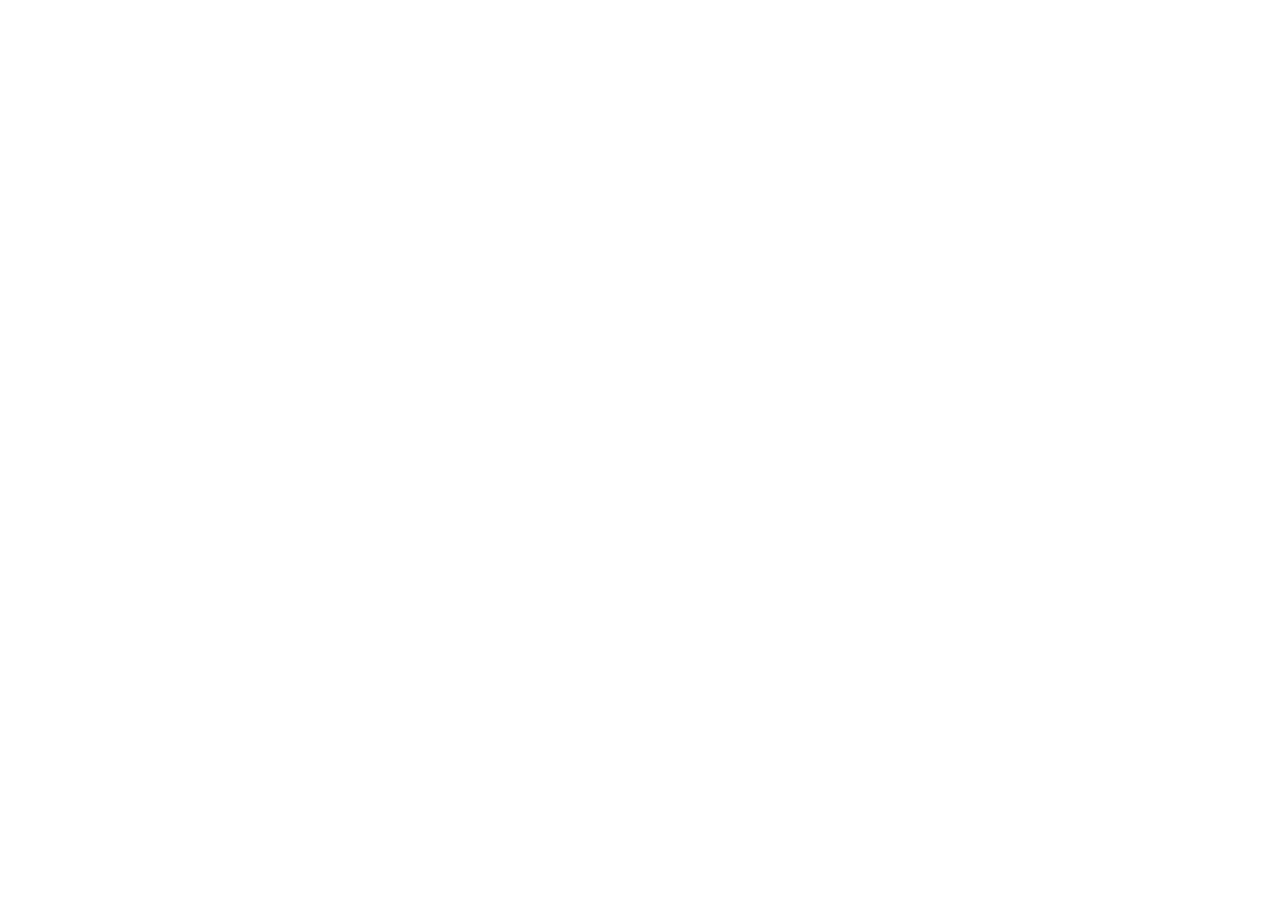
==== index.html @ b007033d "creates simple html and css structure" ====
<!DOCTYPE html>
<html lang="en">
<head>
    <meta charset="UTF-8">
    <meta name="viewport" content="width=device-width, initial-scale=1.0">
    <title>mt6201-final</title>
    <link rel="stylesheet" href="css/main.css">
</head>
<body>
    
</body>
</html>
---- css/main.css ----
/* http://meyerweb.com/eric/tools/css/reset/ 
   v2.0 | 20110126
   License: none (public domain)
*/

html, body, div, span, applet, object, iframe,
h1, h2, h3, h4, h5, h6, p, blockquote, pre,
a, abbr, acronym, address, big, cite, code,
del, dfn, em, img, ins, kbd, q, s, samp,
small, strike, strong, sub, sup, tt, var,
b, u, i, center,
dl, dt, dd, ol, ul, li,
fieldset, form, label, legend,
table, caption, tbody, tfoot, thead, tr, th, td,
article, aside, canvas, details, embed, 
figure, figcaption, footer, header, hgroup, 
menu, nav, output, ruby, section, summary,
time, mark, audio, video {
	margin: 0;
	padding: 0;
	border: 0;
	font-size: 100%;
	font: inherit;
	vertical-align: baseline;
}
/* HTML5 display-role reset for older browsers */
article, aside, details, figcaption, figure, 
footer, header, hgroup, menu, nav, section {
	display: block;
}
body {
	line-height: 1;
}
ol, ul {
	list-style: none;
}
blockquote, q {
	quotes: none;
}
blockquote:before, blockquote:after,
q:before, q:after {
	content: '';
	content: none;
}
table {
	border-collapse: collapse;
	border-spacing: 0;
}
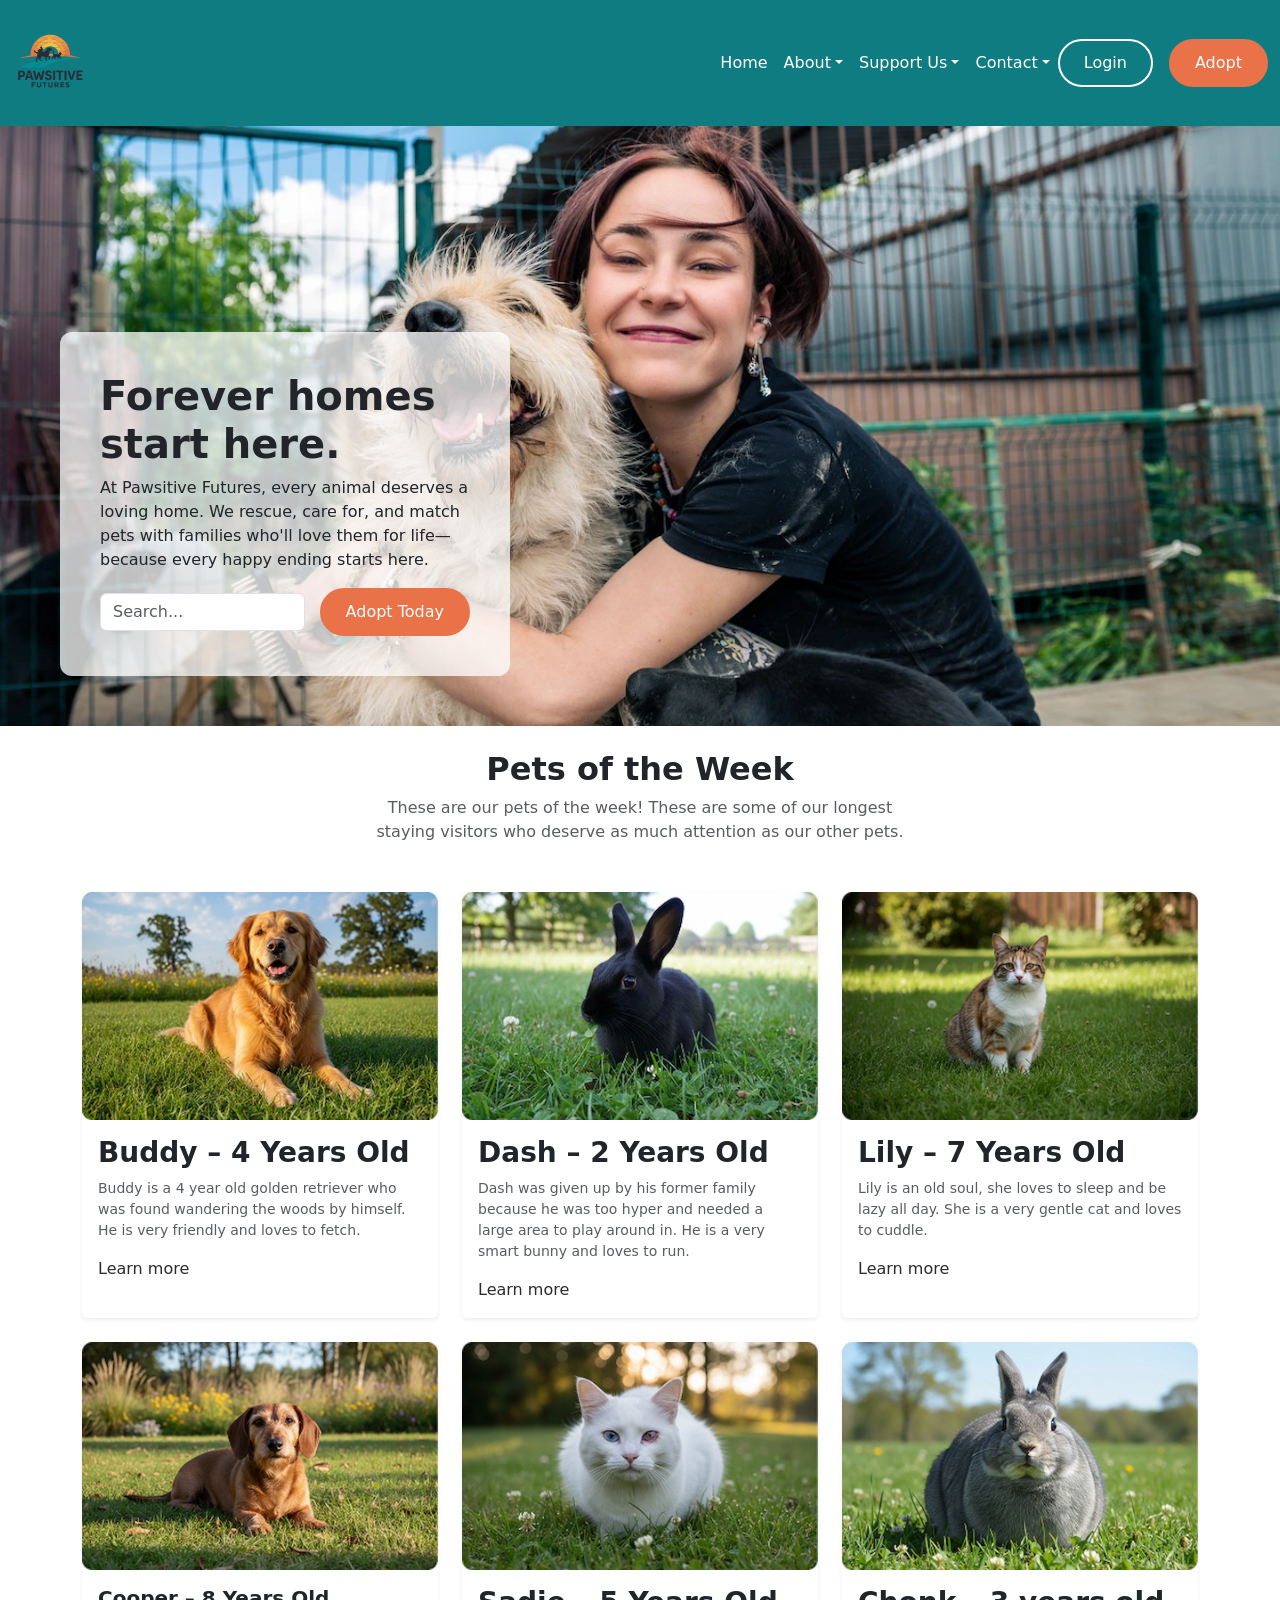
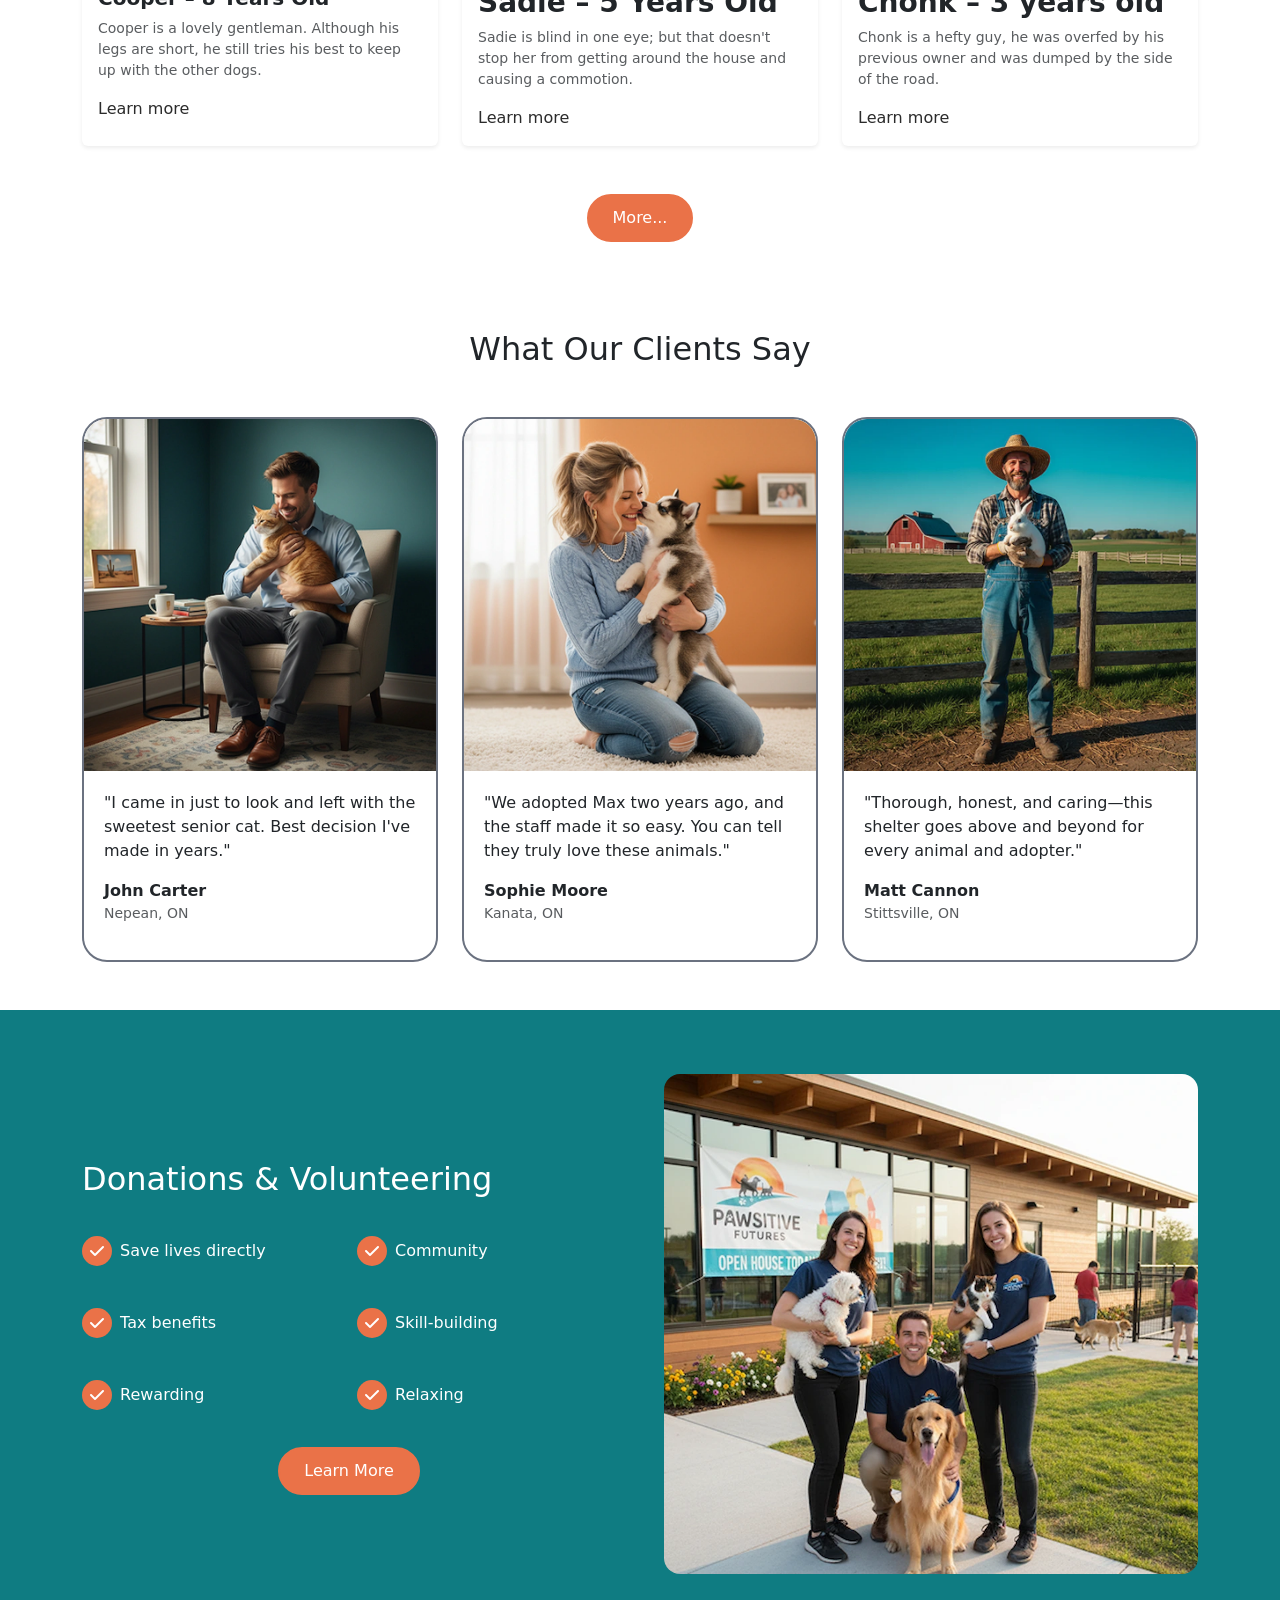
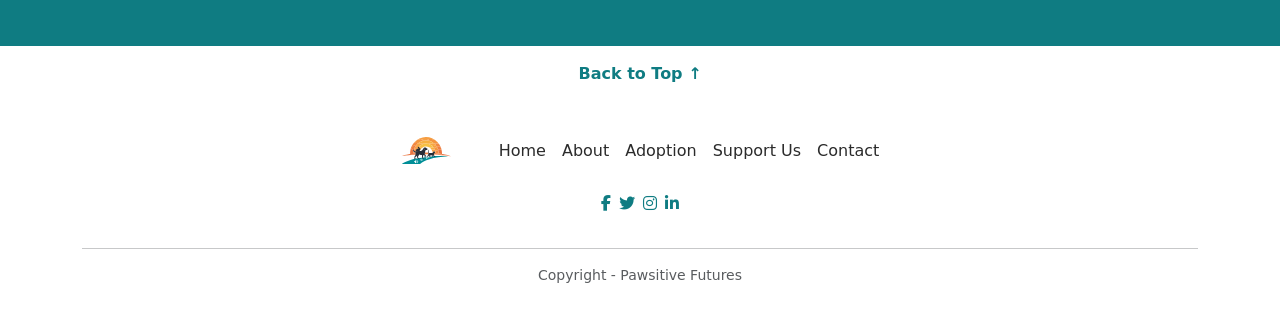
==== commit 53d4f628: "changes name of home page" ====
--- a/index.html
+++ b/index.html
@@ -3,10 +3,254 @@
 <head>
     <meta charset="UTF-8">
     <meta name="viewport" content="width=device-width, initial-scale=1.0">
-    <title>mt6201-final</title>
-    <link rel="stylesheet" href="css/main.css">
+    <title>Pawsitive Futures | Home</title>
+    <link rel="stylesheet" href="css/home.css">
+    <link rel="stylesheet" href="https://cdn.jsdelivr.net/npm/bootstrap@5.3.3/dist/css/bootstrap.min.css">
+    <link href="https://unpkg.com/aos@2.3.1/dist/aos.css" rel="stylesheet">
+    <link rel="stylesheet" href="https://cdnjs.cloudflare.com/ajax/libs/font-awesome/6.5.2/css/all.min.css">
 </head>
-<body>
+<body id="top">
+  <nav class="navbar navbar-expand-md navbar-light" aria-label="Main navigation">
+     <div class="container-fluid">
+        <a href="#" class="navbar-brand logo-left"> 
+            <img src="images/Pawsitive-Futures-Logo-No-Text.svg" alt="Logo of a Dog, Cat, ANd Bunny, walking towards a sunset" class="d-md-none" height="50">
+            <img src="images/Pawsitive-Futures-Logo.svg" alt="Logo of a Dog, Cat, ANd Bunny, walking towards a sunset" class="d-none d-md-block" height="100">
+        </a>
+        <button class="navbar-toggler" type="button" data-bs-toggle="collapse" data-bs-target="#mainNav" aria-controls="mainNav" aria-expanded="false" aria-label="Toggle navigation">
+            <span class="navbar-toggler-icon"></span>
+        </button>
+        <div class="collapse navbar-collapse justify-content-end" id="mainNav">
+            <ul class="navbar-nav">
+                <li class="nav-item"><a class="nav-link" href="home.html">Home</a></li>
+                <li class="nav-item dropdown">
+                <a class="nav-link dropdown-toggle" data-bs-toggle="dropdown" aria-haspopup="true" aria-expanded="false" href="#">
+                About</a>
+                </li>
+                <li class="nav-item dropdown">
+                <a class="nav-link dropdown-toggle" data-bs-toggle="dropdown" aria-haspopup="true" aria-expanded="false" href="#">
+                Support Us</a>
+                </li>
+                <li class="nav-item dropdown">
+                <a class="nav-link dropdown-toggle" data-bs-toggle="dropdown" aria-haspopup="true" aria-expanded="false" href="#">
+                Contact</a>
+                </li>
+            </ul>
+            <div class="d-flex gap-3">
+
+                <a href="#" class="btn btn-login">Login</a>
+                <a href="adoption.html" class="btn btn-adopt">Adopt</a>
+
+            </div>
+        </div>
+    </div>
+  </nav>
+
+  <section class="hero">
+    <img srcset="images/hero-400.webp 400w, images/hero-1200.webp 1200w" sizes="100vw"  src="images/AdobeStock_512789201.jpeg" alt="Image of woman hugging a dog" class="hero-image">
+    <div class="hero-overlay">
+        <h1 class="fw-bold">Forever homes start here.</h1>
+        <p>At Pawsitive Futures, every animal deserves a loving home. We rescue, care for, and match pets with families who'll love them for life—because every happy ending starts here.</p>
+        <div class="hero-buttons">
+            <form class="d-flex search-bar">
+                <input class="form-control" type="search" placeholder="Search..." aria-label="Search">
+            </form>
+            <a href="adoption.html" class="btn btn-adopt">Adopt Today</a>
+        </div>
+    </div>
+  </section>
+
+  <section id="pets-of-the-week" class="py-4">
+  <div class="container">
+    <h2 class="text-center mb-2 fw-bold">Pets of the Week</h2>
+    <p class="text-center text-muted mx-auto mb-5" style="max-width:560px;">These are our pets of the week! These are some of our longest staying visitors who deserve as much attention as our other pets.</p>
+    <div class="row g-4">
+      <div class="col-md-6 col-lg-4">
+        <div class="card pet-card h-100 border-0 shadow-sm" data-aos="fade-up">
+          <img srcset="images/buddy-400.webp 400w, images/buddy-800.webp 800w" src="images/buddy.jpg" sizes="100vw" class="card-img-top" alt="Picture of a Golden Retriver">
+          <div class="card-body">
+            <h3 class="fw-bold">Buddy – 4 Years Old</h3>
+            <p class="text-muted small">Buddy is a 4 year old golden retriever who was found wandering the woods by himself. He is very friendly and loves to fetch.</p>
+            <a href="#" class="text-decoration-none learn-more" aria-label="Learn More About Buddy">Learn more</a>
+          </div>
+        </div>
+      </div>
+      <div class="col-md-6 col-lg-4">
+        <div class="card pet-card h-100 border-0 shadow-sm" data-aos="fade-up">
+          <img srcset="images/dash-400.webp 400w, images/dash-800.webp 800w" src="images/dash.jpg" sizes="100vw" class="card-img-top" alt="Picture of a Black Rabbit">
+          <div class="card-body">
+            <h3 class="fw-bold">Dash – 2 Years Old</h3>
+            <p class="text-muted small">Dash was given up by his former family because he was too hyper and needed a large area to play around in. He is a very smart bunny and loves to run.</p>
+            <a href="#" class="text-decoration-none learn-more" aria-label="Learn More About Dash">Learn more</a>
+          </div>
+        </div>
+      </div>
+      <div class="col-md-6 col-lg-4">
+        <div class="card pet-card h-100 border-0 shadow-sm" data-aos="fade-up">
+          <img srcset="images/lily-400.webp 400w, images/lily-800.webp 800w" src="images/lily.jpg" sizes="100vw" class="card-img-top" alt="Picture of a Calico Cat">
+          <div class="card-body">
+            <h3 class="fw-bold">Lily – 7 Years Old</h3>
+            <p class="text-muted small">Lily is an old soul, she loves to sleep and be lazy all day. She is a very gentle cat and loves to cuddle.</p>
+            <a href="#" class="text-decoration-none learn-more" aria-label="Learn More About Lily">Learn more</a>
+          </div>
+        </div>
+      </div>
+      <div class="col-md-6 col-lg-4">
+        <div class="card pet-card h-100 border-0 shadow-sm" data-aos="fade-up">
+          <img srcset="images/cooper-400.webp 400w, images/cooper-800.webp 800w" src="images/cooper.jpg" sizes="100vw" class="card-img-top" alt="Picture of a Old Wiener Dog">
+          <div class="card-body">
+            <h5 class="fw-bold">Cooper – 8 Years Old</h5>
+            <p class="text-muted small">Cooper is a lovely gentleman. Although his legs are short, he still tries his best to keep up with the other dogs.</p>
+            <a href="#" class="text-decoration-none learn-more" aria-label="Learn More About Cooper">Learn more </a>
+          </div>
+        </div>
+      </div>
+      <div class="col-md-6 col-lg-4">
+        <div class="card pet-card h-100 border-0 shadow-sm" data-aos="fade-up">
+          <img srcset="images/sadie-400.webp 400w, images/sadie-800.webp 800w" src="images/sadie.jpg" sizes="100vw" class="card-img-top" alt="Picture of a White Cat with One Eye">
+          <div class="card-body">
+            <h3 class="fw-bold">Sadie – 5 Years Old</h3>
+            <p class="text-muted small">Sadie is blind in one eye; but that doesn't stop her from getting around the house and causing a commotion.</p>
+            <a href="#" class="text-decoration-none learn-more" aria-label="Learn More About Sadie">Learn more</a>
+          </div>
+        </div>
+      </div>
+      <div class="col-md-6 col-lg-4">
+        <div class="card pet-card h-100 border-0 shadow-sm" data-aos="fade-up">
+          <img srcset="images/chonk-400.webp 400w, images/chonk-800.webp 800w" src="images/chonk.jpg" sizes="100vw" class="card-img-top" alt="Picture of a Large Grey Rabbit">
+          <div class="card-body">
+            <h3 class="fw-bold">Chonk – 3 years old</h3>
+            <p class="text-muted small">Chonk is a hefty guy, he was overfed by his previous owner and was dumped by the side of the road.</p>
+            <a href="#" class="text-decoration-none learn-more" aria-label="Learn More About Chonk">Learn more</a>
+          </div>
+        </div>
+      </div>
+    </div>
+
+    <div class="text-center mt-5">
+      <a href="catalog.html" class="btn btn-adopt px-4">More...</a>
+    </div>
+  </div>
+</section>
+
+<section class="py-5 mt-3">
+  <div class="container">
+    <h2 class="text-center mb-5">What Our Clients Say</h2>
+    <div class="row g-4">
+      <div class="col-md-4">
+        <div class="testimonial-card">
+          <img srcset="images/john-400.webp 400w, images/john-800.webp 800w" src="images/john.jpg" sizes="100vw" class="testimonial-img" alt="John Carter">
+          <div class="testimonial-text">
+            <p class="quote-text">"I came in just to look and left with the sweetest senior cat. Best decision I've made in years."</p>
+            <p class="fw-bold mb-0">John Carter</p>
+            <p class="text-muted small">Nepean, ON</p>
+          </div>
+       </div>
+      </div>
+      <div class="col-md-4">
+        <div class="testimonial-card">
+        <img srcset="images/sophie-400.webp 400w, images/sophie-800.webp 800w" src="images/sophie.jpg"  sizes="100vw" class="testimonial-img" alt="Sophie Moore">
+          <div class="testimonial-text">
+            <p class="quote-text">"We adopted Max two years ago, and the staff made it so easy. You can tell they truly love these animals."</p>
+            <p class="fw-bold mb-0">Sophie Moore</p>
+            <p class="text-muted small">Kanata, ON</p>
+          </div>
+        </div>
+      </div>
+      <div class="col-md-4">
+        <div class="testimonial-card">
+          <img srcset="images/matt-400.webp 400w, images/matt-800.webp 800w" src="images/matt.jpg" sizes="100vw" class="testimonial-img" alt="Matt Cannon">
+          <div class="testimonial-text">
+            <p class="quote-text">"Thorough, honest, and caring—this shelter goes above and beyond for every animal and adopter."</p>
+            <p class="fw-bold mb-0">Matt Cannon</p>
+            <p class="text-muted small">Stittsville, ON</p>
+          </div>
+        </div>
+      </div>
+    </div>
+  </div>
+</section>
+
+<section class="donations py-5">
+  <div class="container">
+    <div class="row align-items-center g-5">
+      <div class="col-lg-6 text-white">
+        <h2 class="mb-4">Donations & Volunteering</h2>
+        <div class="d-lg-none">
+          <img srcset="images/donations-banner-400.webp 400w, images/donations-banner-800.webp 800w" sizes="100vw" src="images/donations-banner.jpg" class="img-fluid rounded-4 donation-img mb-4" alt="Shelter team">
+        </div>
+        <div class="row g-3 mb-4">
+          <div class="col-6 d-flex align-items-center gap-2">
+            <span class="check-badge"><i class="fa-solid fa-check"></i></span>
+            <p class="donations-text">Save lives directly</p>
+          </div>
+          <div class="col-6 d-flex align-items-center gap-2">
+            <span class="check-badge"><i class="fa-solid fa-check"></i></span>
+            <p class="donations-text">Community</p>
+          </div>
+          <div class="col-6 d-flex align-items-center gap-2">
+            <span class="check-badge"><i class="fa-solid fa-check"></i></span>
+            <p class="donations-text">Tax benefits</p>
+          </div>
+          <div class="col-6 d-flex align-items-center gap-2">
+            <span class="check-badge"><i class="fa-solid fa-check"></i></span>
+            <p class="donations-text">Skill-building</p>
+          </div>
+          <div class="col-6 d-flex align-items-center gap-2">
+            <span class="check-badge"><i class="fa-solid fa-check"></i></span>
+            <p class="donations-text">Rewarding</p>
+          </div>
+          <div class="col-6 d-flex align-items-center gap-2">
+            <span class="check-badge"><i class="fa-solid fa-check"></i></span>
+            <p class="donations-text">Relaxing</p>
+          </div>
+        </div>
+        <div class="d-flex justify-content-center">
+          <a href="#" class="btn btn-donations px-4">Learn More</a>
+        </div>
+      </div>
+      <div class="col-lg-6 d-none d-lg-block">
+        <img srcset="images/donations-banner-800.webp 800w, images/donations-banner-1200.webp 1200w" sizes="100vw" src="images/donations-banner.jpg" class="img-fluid rounded-4 donation-img" alt="Shelter team">
+      </div>
+    </div>
+  </div>
+</section>
+
+<div class="text-center py-3">
+    <a href="#top" class="back-to-top">Back to Top ↑</a>
+</div>
+
+<footer class="py-4">
+  <div class="container">
+    <div class="d-flex flex-column align-items-center gap-3 pb-3">
+      <div class="d-flex align-items-center justify-content-center gap-5">
+        <a href="#" class="d-flex align-items-center text-decoration-none">
+          <span class="brand-logo">
+            <img src="images/Pawsitive-Futures-Logo-No-Text.svg" alt="Pawsitive Futures Logo">
+          </span>
+        </a>
+        <ul class="nav gap-3">
+          <li><a class="nav-link px-0 " href="home.html">Home</a></li>
+          <li><a class="nav-link px-0 " href="#">About</a></li>
+          <li><a class="nav-link px-0 " href="adoption.html">Adoption</a></li>
+          <li><a class="nav-link px-0 " href="#">Support Us</a></li>
+          <li><a class="nav-link px-0 " href="#">Contact</a></li>
+        </ul>
+      </div>
+      <div class="d-flex gap-2">
+        <a href="#" class="social-icon"><i class="fa-brands fa-facebook-f"></i></a>
+        <a href="#" class="social-icon"><i class="fa-brands fa-twitter"></i></a>
+        <a href="#" class="social-icon"><i class="fa-brands fa-instagram"></i></a>
+        <a href="#" class="social-icon"><i class="fa-brands fa-linkedin-in"></i></a>
+      </div>
+    </div>
+    <hr>
+    <p class="text-center text-muted small mb-0">Copyright - Pawsitive Futures</p>
+  </div>
+</footer>
     
+
+<script src="https://cdn.jsdelivr.net/npm/bootstrap@5.3.3/dist/js/bootstrap.bundle.min.js"></script>
+<script src="https://unpkg.com/aos@2.3.1/dist/aos.js"></script>
+<script>AOS.init();</script>
 </body>
 </html>
--- a/css/home.css
+++ b/css/home.css
@@ -0,0 +1,249 @@
+/* http://meyerweb.com/eric/tools/css/reset/ 
+   v2.0 | 20110126
+   License: none (public domain)
+*/
+
+html, body, div, span, applet, object, iframe,
+h1, h2, h3, h4, h5, h6, p, blockquote, pre,
+a, abbr, acronym, address, big, cite, code,
+del, dfn, em, img, ins, kbd, q, s, samp,
+small, strike, strong, sub, sup, tt, var,
+b, u, i, center,
+dl, dt, dd, ol, ul, li,
+fieldset, form, label, legend,
+table, caption, tbody, tfoot, thead, tr, th, td,
+article, aside, canvas, details, embed, 
+figure, figcaption, footer, header, hgroup, 
+menu, nav, output, ruby, section, summary,
+time, mark, audio, video {
+	margin: 0;
+	padding: 0;
+	border: 0;
+	font-size: 100%;
+	font: inherit;
+	vertical-align: baseline;
+}
+/* HTML5 display-role reset for older browsers */
+article, aside, details, figcaption, figure, 
+footer, header, hgroup, menu, nav, section {
+	display: block;
+}
+body {
+	line-height: 1;
+}
+ol, ul {
+	list-style: none;
+}
+blockquote, q {
+	quotes: none;
+}
+blockquote:before, blockquote:after,
+q:before, q:after {
+	content: '';
+	content: none;
+}
+table {
+	border-collapse: collapse;
+	border-spacing: 0;
+}
+
+:root{
+    --teal: #0f7c82;
+    --teal-dark: #0b5f64;
+    --orange: #ea7248;
+    --orange-dark: #d85f36;
+    --ink: #2b2b2b;
+    --muted: #6b7280;
+  }
+
+h2 {
+    color: var(--ink);
+    font-weight: bold;
+}
+
+.navbar {
+    background-color: var(--teal);
+}
+
+a.nav-link {
+    color: white;
+}
+
+a.nav-link:hover {
+    color: var(--orange);
+}
+
+a.btn-login {
+    background-color: transparent;
+    color: white;
+    border: 2px solid white;
+    border-radius: 1.5rem;
+    padding: 10px 24px;
+    transition: all 0.3s ease;
+}
+
+a.btn-login:hover {
+    background-color: transparent;
+    color: var(--orange);
+    border-color: var(--orange);
+}
+
+a.btn-adopt {
+    background-color: var(--orange);
+    color: white;
+    border: 2px solid var(--orange);
+    border-radius: 1.5rem;
+    padding: 10px 24px;
+    transition: all 0.3s ease;
+}
+
+a.btn-adopt:hover {
+    background-color: transparent;
+    color: white;
+    border-color: var(--orange);
+}
+
+.hero {
+    position: relative;
+    width: 100%;
+    height: 600px;
+    overflow: hidden;
+}
+
+.hero-image {
+    width: 100%;
+    height: 100%;
+    object-fit: cover;
+    display: block;
+}
+
+.hero-overlay {
+	border-radius: 12px;
+    position: absolute;
+    left: 60px;
+    bottom: 50px;
+    width: 450px;
+    padding: 40px;
+    background-color: rgba(255,255,255,0.75);
+    z-index: 2;
+}
+
+.search-bar {
+    width: 200px;
+}
+
+.hero-buttons {
+    display: flex;
+    align-items: center;
+    gap: 15px;
+}
+
+.search-bar {
+    flex: 1;
+}
+
+.learn-more {
+    color: var(--ink);
+    transition: color 0.3s ease;
+}
+
+.learn-more:hover {
+    color: var(--orange-dark);
+}
+
+.testimonial-card {
+    border: 2px solid var(--muted);
+    border-radius: 25px;
+    overflow: hidden;
+}
+
+.testimonial-img {
+    width: 100%;
+    height: auto;
+    object-fit: cover;
+    display: block;
+    margin: 0;
+}
+
+.testimonial-text {
+    padding: 20px;
+    margin: 0;
+}
+
+.check-badge {
+    background-color: var(--orange);
+    width: 30px;
+    height: 30px;
+    border-radius: 50%;
+    display: inline-flex;
+    align-items: center;
+    justify-content: center;
+}
+
+.donations {
+    background-color: var(--teal);
+}
+
+.donations img {
+    width: 750px;
+    height: 500px;
+    object-fit: cover;
+    margin-top: 1rem;
+    margin-bottom: 1.5rem;
+}
+
+.donations-text {
+    color: white;
+    padding-top: 1rem;
+}
+
+a.btn-donations {
+    background-color: var(--orange);
+    color: white;
+    border: 2px solid var(--orange);
+    border-radius: 1.5rem;
+    padding: 10px 24px;
+    transition: all 0.3s ease;
+}
+
+a.btn-donations:hover {
+    background-color: transparent;
+    color: white;
+    border-color: var(--orange);
+}
+
+.back-to-top {
+    color: var(--teal);
+    text-decoration: none;
+    font-weight: bold;
+}
+
+.back-to-top:hover {
+    color: var(--orange);
+}
+
+footer a.nav-link {
+    color: var(--ink);
+}
+
+footer a.nav-link:hover {
+    color: var(--orange) ;
+}
+
+.brand-logo {
+    width: 50px;
+    height: 50px;
+    display: flex;
+    align-items: center;
+    justify-content: center;
+}
+
+.brand-logo img {
+    width: 100%;
+    height: 100%;
+    object-fit: contain;
+}
+
+.social-icon {
+    color: var(--teal);
+}
